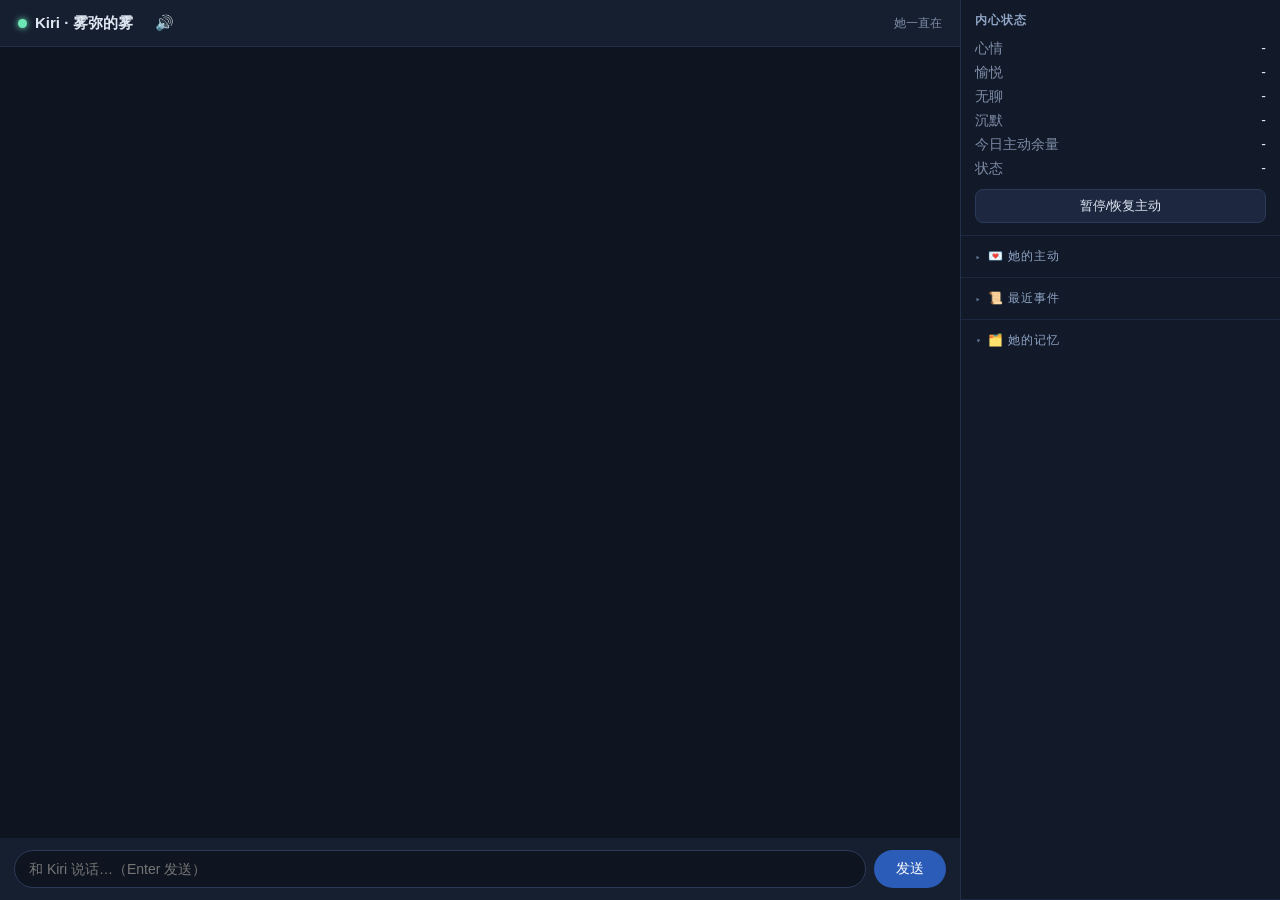
==== src/kiri/ui/index.html @ 8416d4a3 "refactor: 重组为 src/kiri 分层结构 + 补核心依赖 + 删冗余" ====
<!DOCTYPE html>
<html lang="zh-CN">
<head>
<meta charset="UTF-8">
<meta name="viewport" content="width=device-width, initial-scale=1.0">
<title>Kiri</title>
<link rel="stylesheet" href="style.css">
</head>
<body>
<div id="app">
  <!-- 左: 聊天 -->
  <main id="chat-col">
    <header id="chat-header">
      <span class="dot"></span> Kiri · 雾弥的雾
      <span id="voice-toggle" title="语音开关">🔊</span>
      <span id="chat-sub">她一直在</span>
    </header>
    <div id="messages"></div>
    <footer id="input-bar">
      <input id="msg-input" type="text" placeholder="和 Kiri 说话…（Enter 发送）" autocomplete="off">
      <button id="send-btn">发送</button>
    </footer>
  </main>

  <!-- 右: 面板 -->
  <aside id="side-col">
    <section class="panel">
      <h3>内心状态</h3>
      <div id="status" class="kv">
        <div><span>心情</span><b id="s-mood">-</b></div>
        <div><span>愉悦</span><b id="s-pleasure">-</b></div>
        <div><span>无聊</span><b id="s-boredom">-</b></div>
        <div><span>沉默</span><b id="s-silence">-</b></div>
        <div><span>今日主动余量</span><b id="s-budget">-</b></div>
        <div><span>状态</span><b id="s-stopped">-</b></div>
      </div>
      <button id="stop-btn">暂停/恢复主动</button>
    </section>

    <details class="panel">
      <summary>💌 她的主动</summary>
      <ul id="proactives" class="list"></ul>
    </details>

    <details class="panel">
      <summary>📜 最近事件</summary>
      <ul id="logs" class="list small"></ul>
    </details>

    <details class="panel grow" open>
      <summary>🗂️ 她的记忆</summary>
      <ul id="memories" class="list small"></ul>
    </details>
  </aside>
</div>
<script src="app.js"></script>
</body>
</html>
---- src/kiri/ui/style.css ----
/* Kiri 桌面应用 — 雾蓝深色主题 */
* { margin: 0; padding: 0; box-sizing: border-box; }
html, body { height: 100%; }
body {
  font-family: "Microsoft YaHei", "PingFang SC", sans-serif;
  background: #0f1520;
  color: #dfe7f2;
  font-size: 14px;
  overflow: hidden;
}
#app { display: flex; height: 100vh; }

/* ---- 左: 聊天 ---- */
#chat-col { flex: 1; display: flex; flex-direction: column; min-width: 0; }
#chat-header {
  padding: 12px 18px;
  background: #161f30;
  border-bottom: 1px solid #22304a;
  display: flex; align-items: center; gap: 8px;
  font-size: 15px; font-weight: 600;
}
.dot {
  width: 9px; height: 9px; border-radius: 50%;
  background: #6ee7b7; box-shadow: 0 0 6px #6ee7b7;
}
#chat-sub { font-size: 12px; color: #7d8ca6; font-weight: 400; margin-left: auto; }
#voice-toggle {
  cursor: pointer; font-size: 15px; padding: 2px 6px; border-radius: 6px;
  margin-left: 8px; user-select: none;
}
#voice-toggle:hover { background: #22304a; }
#voice-toggle.off { opacity: 0.35; }
#messages {
  flex: 1; overflow-y: auto; padding: 16px 18px;
  display: flex; flex-direction: column; gap: 10px;
}
.msg { max-width: 78%; padding: 9px 13px; border-radius: 12px; line-height: 1.55;
  white-space: pre-wrap; word-break: break-word; }
.msg.user { align-self: flex-end; background: #2b5cb8; border-bottom-right-radius: 3px; }
.msg.assistant { align-self: flex-start; background: #1d2840; border-bottom-left-radius: 3px; }
.msg.proactive { align-self: flex-start; background: #23344f; border-left: 3px solid #78a8ff; }
.msg .time { display: block; font-size: 10px; color: #7d8ca6; margin-top: 4px; }
#input-bar { display: flex; gap: 8px; padding: 12px 14px; background: #161f30; }
#msg-input {
  flex: 1; padding: 10px 14px; border-radius: 20px; border: 1px solid #2a3a58;
  background: #0f1520; color: #dfe7f2; font-size: 14px; outline: none;
}
#msg-input:focus { border-color: #4a7fe0; }
#send-btn {
  padding: 0 22px; border-radius: 20px; border: none; background: #2b5cb8;
  color: #fff; font-size: 14px; cursor: pointer;
}
#send-btn:hover { background: #3669cc; }

/* ---- 右: 面板 ---- */
#side-col {
  width: 320px; border-left: 1px solid #22304a; background: #121a29;
  display: flex; flex-direction: column; overflow-y: auto;
}
.panel { padding: 12px 14px; border-bottom: 1px solid #1c2740; }
.panel h3 { font-size: 12px; color: #8fa3c4; margin-bottom: 8px; letter-spacing: 1px; }
/* 折叠面板 */
details.panel { padding: 0; }
details.panel summary {
  padding: 12px 14px; cursor: pointer; user-select: none;
  font-size: 12px; color: #8fa3c4; letter-spacing: 1px;
  list-style: none; display: flex; align-items: center; gap: 6px;
}
details.panel summary::-webkit-details-marker { display: none; }
details.panel summary::before {
  content: "▸"; display: inline-block; transition: transform .15s;
  color: #5f7293; font-size: 11px;
}
details.panel[open] summary::before { transform: rotate(90deg); }
details.panel summary:hover { background: #16203a; }
details.panel .list { padding: 0 14px 12px; max-height: 220px; overflow-y: auto; }
/* 记忆面板: 折叠=自适应, 展开=占满剩余空间 */
details.panel.grow { flex: 0 1 auto; min-height: 0; }
details.panel.grow[open] { flex: 1 1 auto; display: flex; flex-direction: column; }
details.panel.grow[open] .list { flex: 1; max-height: none; }
.kv div { display: flex; justify-content: space-between; padding: 3px 0; }
.kv span { color: #7d8ca6; }
.kv b { font-weight: 500; }
#stop-btn {
  margin-top: 8px; width: 100%; padding: 7px; border-radius: 8px;
  border: 1px solid #2a3a58; background: #1d2840; color: #dfe7f2; cursor: pointer;
}
.list { list-style: none; }
.list li {
  padding: 6px 0; border-bottom: 1px dashed #1c2740;
  font-size: 12px; color: #c3d0e4;
}
.list.small li { font-size: 11px; color: #9fb1cd; }
.list li .t { color: #6f83a3; margin-right: 6px; font-size: 10px; }
::-webkit-scrollbar { width: 6px; }
::-webkit-scrollbar-thumb { background: #2a3a58; border-radius: 3px; }
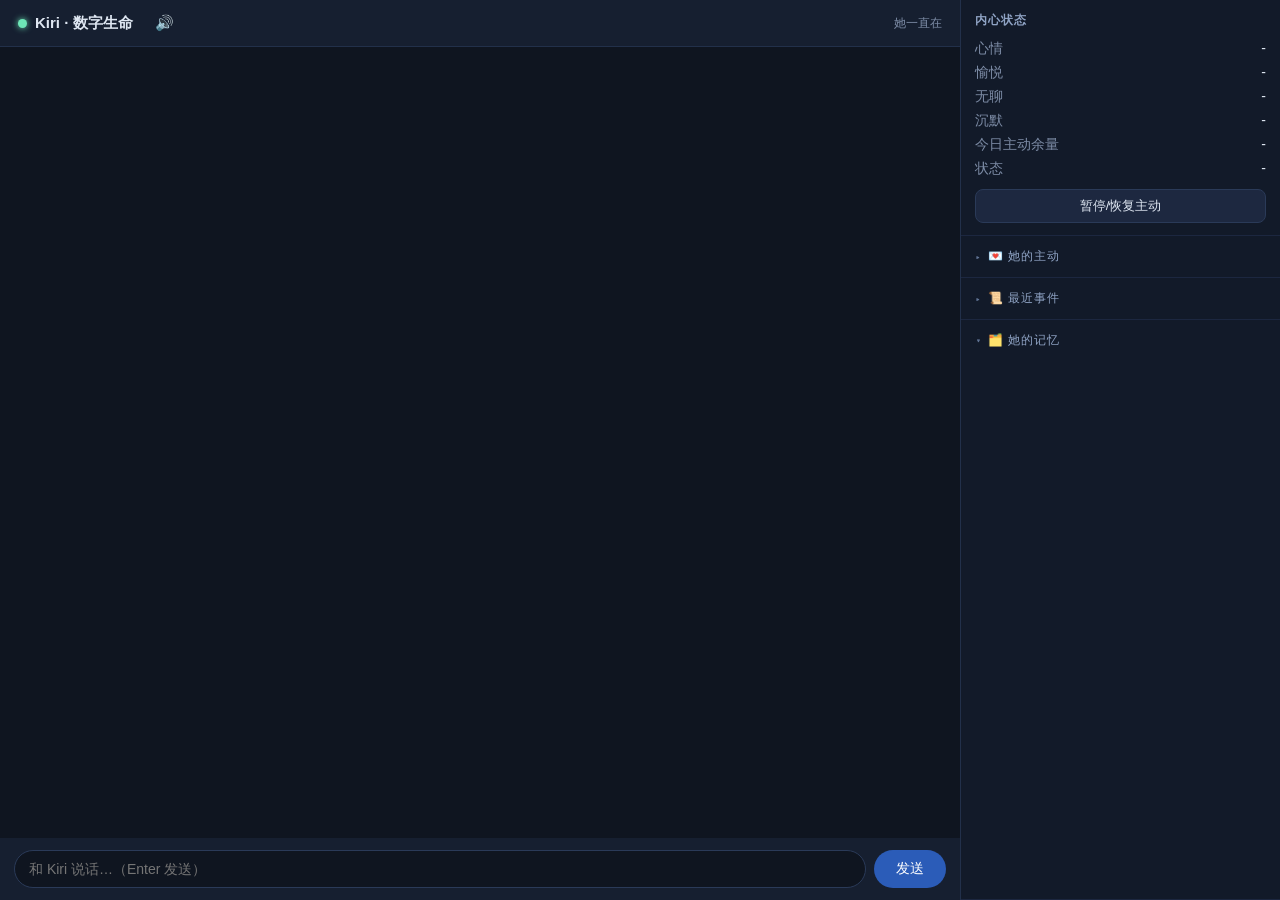
==== commit 8a876f06: "refactor: fix reverie double-append, centralize config, remove dead wander code, add night-loop regr" ====
--- a/src/kiri/ui/index.html
+++ b/src/kiri/ui/index.html
@@ -11,7 +11,7 @@
   <!-- 左: 聊天 -->
   <main id="chat-col">
     <header id="chat-header">
-      <span class="dot"></span> Kiri · 雾弥的雾
+      <span class="dot"></span> Kiri · 数字生命
       <span id="voice-toggle" title="语音开关">🔊</span>
       <span id="chat-sub">她一直在</span>
     </header>
